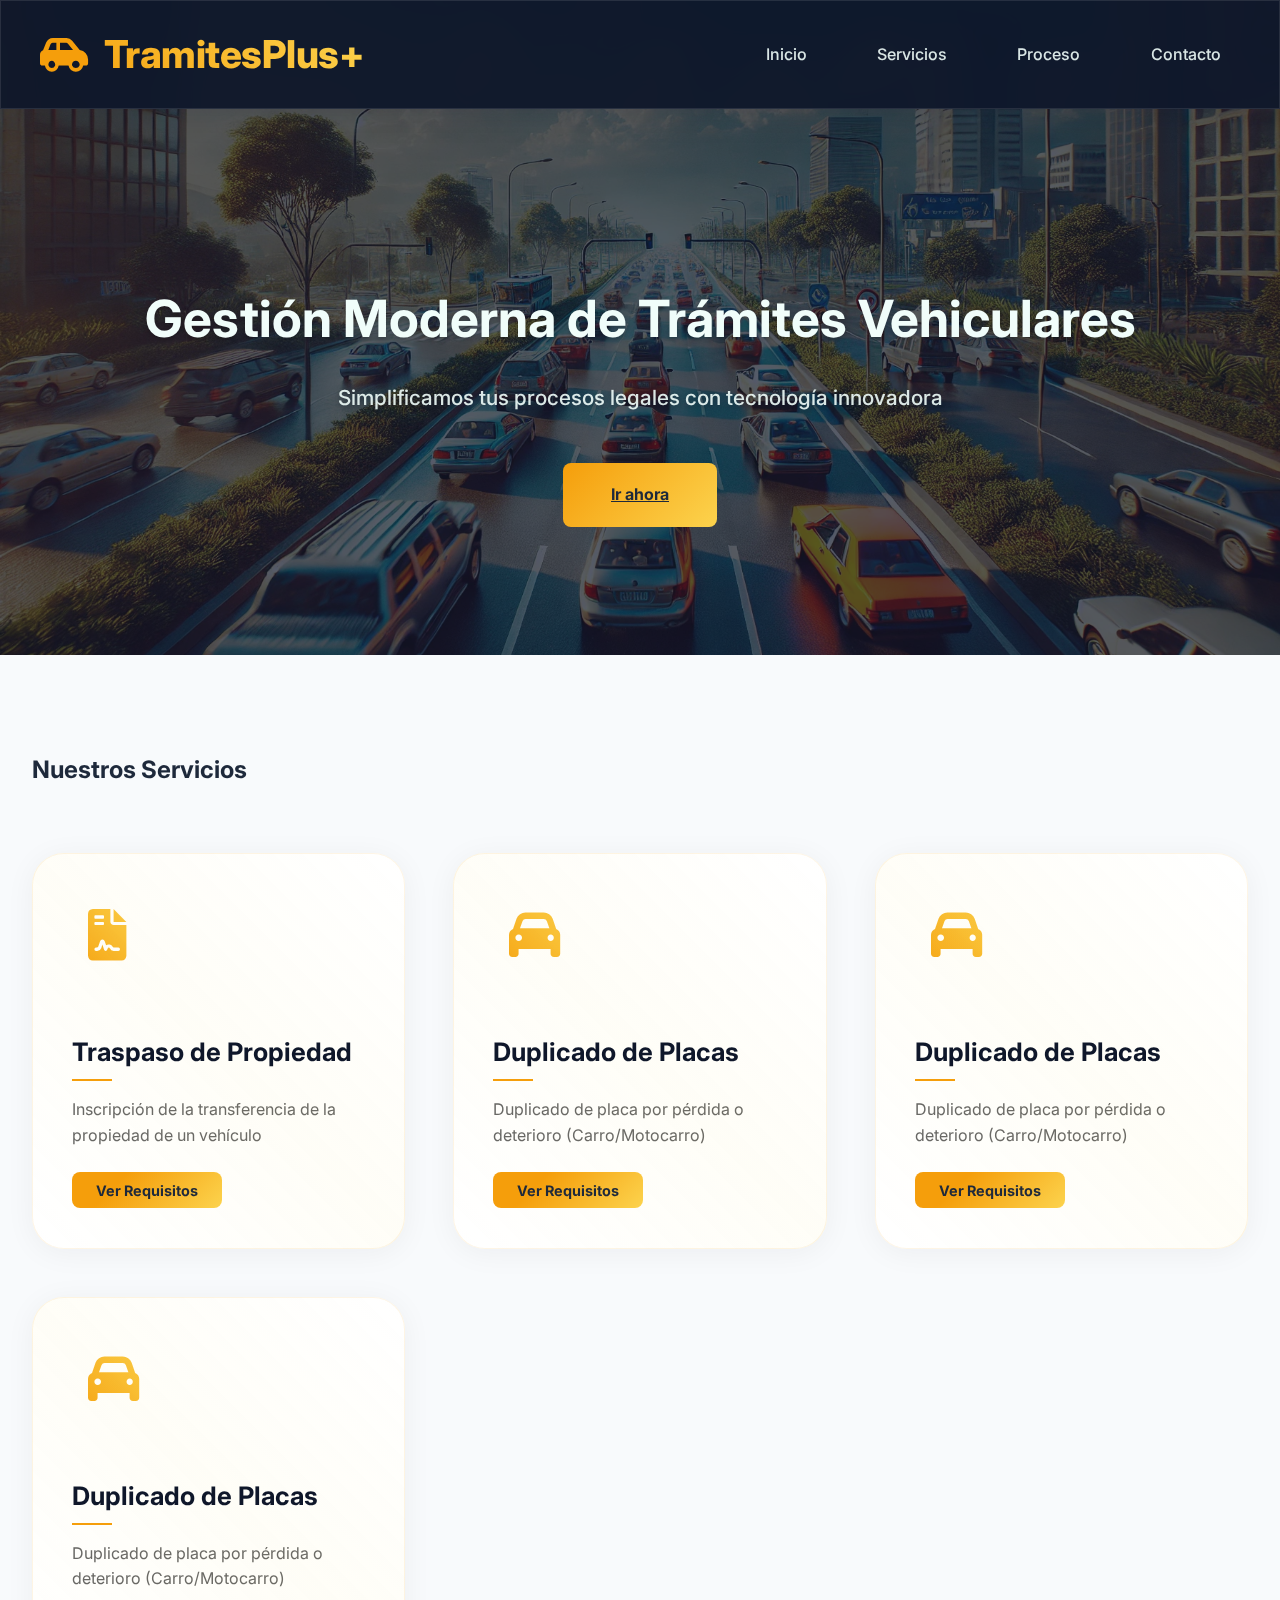
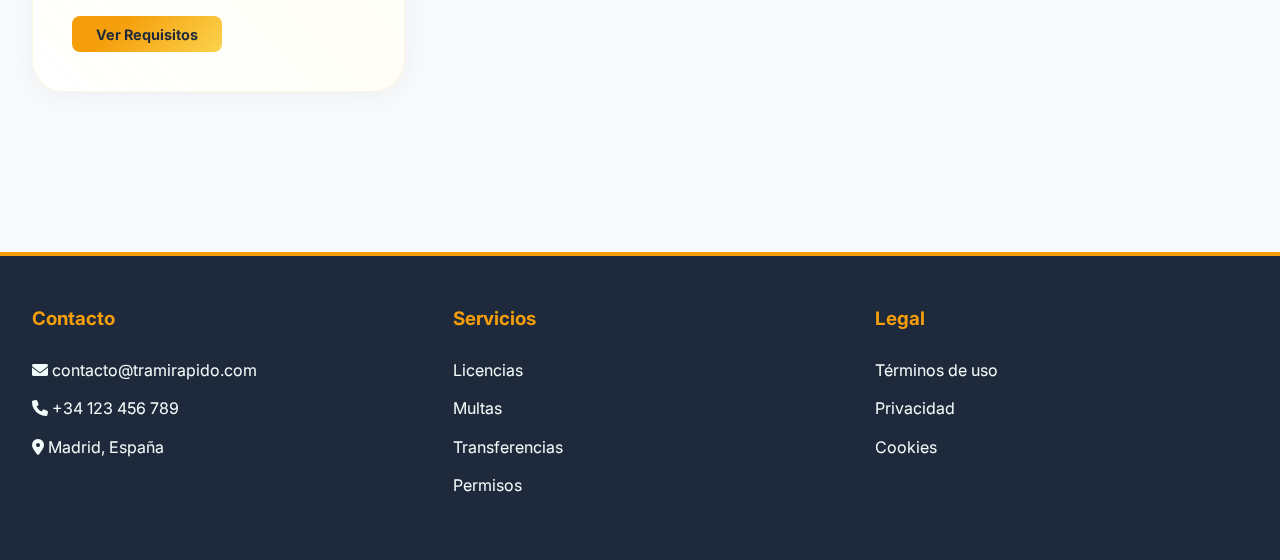
==== index.html @ 54f7fffe "Primera Version" ====
<!DOCTYPE html>
<html lang="es">
<head>
    <meta charset="UTF-8">
    <meta name="viewport" content="width=device-width, initial-scale=1.0">
    <title>TramiRápido - Gestión Moderna de Movilidad</title>
    <link href="https://fonts.googleapis.com/css2?family=Inter:wght@300;400;500;600;700&display=swap" rel="stylesheet">
    <link rel="stylesheet" href="https://cdnjs.cloudflare.com/ajax/libs/font-awesome/6.0.0/css/all.min.css">
    <link rel="stylesheet" href="styles.css">
</head>
<body>
    <!-- Header -->
    <header>
        <div class="header-content">
            <div class="logo">
                <i class="fas fa-car-side"></i>
                TramitesPlus+
            </div>
            
            <!-- Botón hamburguesa -->
            <div class="hamburger">
                <span></span>
                <span></span>
                <span></span>
            </div>
            
            <nav>
                <a href="#inicio">Inicio</a>
                <a href="#servicios">Servicios</a>
                <a href="#proceso">Proceso</a>
                <a href="#contacto">Contacto</a>
            </nav>
        </div>
    </header>

    <!-- Hero Section -->
    <section class="hero" id="inicio">
        <div class="hero-content">
            <h1>Gestión Moderna de Trámites Vehiculares</h1>
            <p>Simplificamos tus procesos legales con tecnología innovadora</p>
            <a href="#servicios" class="cta-button">Ir ahora</a>
        </div>
    </section>

    <!-- Servicios -->
    <section class="servicios" id="servicios">
        <h2>Nuestros Servicios</h2>
        <div class="grid">
            <!-- Tarjetas de servicios -->
            <div class="card">
                <i class="fas fa-file-contract card-icon"></i>
                <h3>Traspaso de Propiedad</h3>
                <p>Inscripción de la transferencia de la propiedad de un vehículo</p>
                <button class="cta-button mini ver-requisitos" data-modal="modal1">Ver Requisitos</button>
            </div>

            <!-- Duplicado de Placas -->
            <div class="card">
                <i class="fas fa-car card-icon"></i>
                <h3>Duplicado de Placas</h3>
                <p>Duplicado de placa por pérdida o deterioro (Carro/Motocarro)</p>
                <button class="cta-button mini ver-requisitos" data-modal="modal2">Ver Requisitos</button>
            </div>

            <!-- Duplicado de Placas -->
            <div class="card">
                <i class="fas fa-car card-icon"></i>
                <h3>Duplicado de Placas</h3>
                <p>Duplicado de placa por pérdida o deterioro (Carro/Motocarro)</p>
                <button class="cta-button mini ver-requisitos" data-modal="modal3">Ver Requisitos</button>
            </div>

            <!-- Duplicado de Placas -->
            <div class="card">
                <i class="fas fa-car card-icon"></i>
                <h3>Duplicado de Placas</h3>
                <p>Duplicado de placa por pérdida o deterioro (Carro/Motocarro)</p>
                <button class="cta-button mini ver-requisitos" data-modal="modal4">Ver Requisitos</button>
            </div>

            <!-- Más tarjetas... -->
        </div>
    </section>

    <!-- Modales -->
    <div class="modal" id="modal1">
        <div class="modal-content">
            <span class="close-modal"><i class="fas fa-times"></i></span>
            <h2>Requisitos para Traspaso de Propiedad</h2>
            
            <!-- Selector de ubicación -->
            <div class="form-group">
                <label for="ubicacion">Selecciona tu ubicación:</label>
                <select id="ubicacion" class="select-ubicacion">
                    <option value="">-- Selecciona --</option>
                    <option value="madrid">Madrid</option>
                    <option value="barcelona">Barcelona</option>
                    <option value="valencia">Valencia</option>
                </select>
            </div>

            <!-- Requisitos dinámicos -->
            <div class="requisitos-dinamicos">
                <div id="requisitos-madrid" class="requisitos-ubicacion" style="display: none;">
                    <h3>Requisitos para Madrid</h3>
                    <ul>
                        <li>Documento de identidad original y copia</li>
                        <li>Tarjeta de propiedad del vehículo</li>
                        <li>Certificado de tradición y libertad</li>
                        <li>Pago de impuestos y tasas</li>
                    </ul>
                </div>

                <div id="requisitos-barcelona" class="requisitos-ubicacion" style="display: none;">
                    <h3>Requisitos para Barcelona</h3>
                    <ul>
                        <li>Documento de identidad original y copia</li>
                        <li>Tarjeta de propiedad del vehículo</li>
                        <li>Certificado de tradición y libertad</li>
                        <li>Pago de impuestos y tasas</li>
                        <li>Certificado de emisiones</li>
                    </ul>
                </div>

                <div id="requisitos-valencia" class="requisitos-ubicacion" style="display: none;">
                    <h3>Requisitos para Valencia</h3>
                    <ul>
                        <li>Documento de identidad original y copia</li>
                        <li>Tarjeta de propiedad del vehículo</li>
                        <li>Certificado de tradición y libertad</li>
                        <li>Pago de impuestos y tasas</li>
                        <li>Inspección técnica adicional</li>
                    </ul>
                </div>
            </div>
        </div>
    </div>

    <div class="modal" id="modal2">
        <div class="modal-content">
            <span class="close-modal"><i class="fas fa-times"></i></span>
            <h2>Requisitos para  Duplicado de Placas</h2>
            
            <!-- Selector de ubicación -->
            <div class="form-group">
                <label for="ubicacion">Selecciona tu ubicación:</label>
                <select id="ubicacion" class="select-ubicacion">
                    <option value="">-- Selecciona --</option>
                    <option value="madrid">Madrid</option>
                    <option value="barcelona">Barcelona</option>
                    <option value="valencia">Valencia</option>
                </select>
            </div>

            <!-- Requisitos dinámicos -->
            <div class="requisitos-dinamicos">
                <div id="requisitos-madrid" class="requisitos-ubicacion" style="display: none;">
                    <h3>Requisitos para Madrid</h3>
                    <ul>
                        <li>Documento de identidad original y copia</li>
                        <li>Tarjeta de propiedad del vehículo</li>
                        <li>Certificado de tradición y libertad</li>
                        <li>Pago de impuestos y tasas</li>
                    </ul>
                </div>

                <div id="requisitos-barcelona" class="requisitos-ubicacion" style="display: none;">
                    <h3>Requisitos para Barcelona</h3>
                    <ul>
                        <li>Documento de identidad original y copia</li>
                        <li>Tarjeta de propiedad del vehículo</li>
                        <li>Certificado de tradición y libertad</li>
                        <li>Pago de impuestos y tasas</li>
                        <li>Certificado de emisiones</li>
                    </ul>
                </div>

                <div id="requisitos-valencia" class="requisitos-ubicacion" style="display: none;">
                    <h3>Requisitos para Valencia</h3>
                    <ul>
                        <li>Documento de identidad original y copia</li>
                        <li>Tarjeta de propiedad del vehículo</li>
                        <li>Certificado de tradición y libertad</li>
                        <li>Pago de impuestos y tasas</li>
                        <li>Inspección técnica adicional</li>
                    </ul>
                </div>
            </div>
        </div>
    </div>

    <!-- Footer -->
    <footer id="contacto">
        <div class="footer-content">
            <div class="footer-section">
                <h3>Contacto</h3>
                <ul>
                    <li><i class="fas fa-envelope"></i> contacto@tramirapido.com</li>
                    <li><i class="fas fa-phone"></i> +34 123 456 789</li>
                    <li><i class="fas fa-map-marker-alt"></i> Madrid, España</li>
                </ul>
            </div>
            <div class="footer-section">
                <h3>Servicios</h3>
                <ul>
                    <li><a href="#">Licencias</a></li>
                    <li><a href="#">Multas</a></li>
                    <li><a href="#">Transferencias</a></li>
                    <li><a href="#">Permisos</a></li>
                </ul>
            </div>
            <div class="footer-section">
                <h3>Legal</h3>
                <ul>
                    <li><a href="#">Términos de uso</a></li>
                    <li><a href="#">Privacidad</a></li>
                    <li><a href="#">Cookies</a></li>
                </ul>
            </div>
        </div>
    </footer>

    <script src="script.js"></script>
</body>
</html>
---- styles.css ----
:root {
        --primary-color: #0F172A;    /* Azul noche profundo */
        --secondary-color: #1E293B;  /* Gris azulado oscuro */
        --accent-color: #F59E0B;     /* Ámbar dorado moderno */
        --light-background: #F8FAFC;  /* Blanco cálido */
        --text-dark: #1E293B;        /* Gris azulado oscuro */
        --text-light: #F0FDFA;       /* Blanco helado */
        --success: #10B981;          /* Verde esmeralda */
        --error: #EF4444;            /* Rojo terracota */
    }

    * {
        margin: 0;
        padding: 0;
        box-sizing: border-box;
        font-family: 'Inter', sans-serif;
    }

    html {
        scroll-behavior: smooth;
    }

    body {
        line-height: 1.6;
        color: var(--text-dark);
        background-color: var(--light-background);
        scroll-behavior: smooth; /* Asegura desplazamiento suave en navegadores modernos */
    }

    header {
        background: rgba(15, 23, 42, 0.95);
        backdrop-filter: blur(16px) saturate(180%);
        position: fixed;
        top: 0;
        left: 0;
        right: 0;
        z-index: 10;
        color: var(--text-light);
        padding: 1.5rem 2.5rem;
        box-shadow: 
            0 4px 30px rgba(15, 23, 42, 0.15),
            0 0 0 1px rgba(255, 255, 255, 0.1) inset;
        border-bottom: none;
        transition: all 0.3s cubic-bezier(0.4, 0, 0.2, 1);
    }

    .header-content {
        max-width: 1400px;
        margin: 0 auto;
        display: flex;
        justify-content: space-between;
        align-items: center;
        position: relative;
    }

    .logo {
        font-size: 2.4rem;
        font-weight: 800;
        display: flex;
        align-items: center;
        gap: 1rem;
        background: linear-gradient(45deg, #F59E0B 0%, #FCD34D 100%);
        -webkit-background-clip: text;
        background-clip: text;
        -webkit-text-fill-color: transparent;
        position: relative;
        letter-spacing: -0.5px;
        overflow: hidden;
        transition: all 0.4s cubic-bezier(0.4, 0, 0.2, 1);
    }

    .logo i {
        color: var(--accent-color);
        background: none !important;
        -webkit-text-fill-color: initial !important;
        transition: all 0.4s cubic-bezier(0.4, 0, 0.2, 1);
        display: inline-block;
        will-change: transform;
    }

    /* Animación cuando el header tiene la clase scrolled */
    header.scrolled .logo i {
        animation: car-move 0.6s forwards cubic-bezier(0.4, 0, 0.2, 1);
    }

    header.scrolled .logo {
        gap: 0;
        letter-spacing: -2px;
    }

    @keyframes car-move {
        0% {
            transform: translateX(0);
            opacity: 1;
        }
        100% {
            transform: translateX(120%);
            opacity: 0;
        }
    }

    .logo::after {
        content: '';
        position: absolute;
        bottom: -5px;  /* Ajuste vertical para mayor proximidad */
        left: 0;
        width: 40%;
        height: 5px;  /* Aumentamos el grosor */
        background: 
            linear-gradient(
                90deg,
                transparent 15%,
                var(--accent-color) 15% 40%,
                transparent 40% 60%,
                var(--accent-color) 60% 85%,
                transparent 85%
            );  /* Patrón más marcado */
        opacity: 0.8;  /* Mayor visibilidad */
        transition: width 0.3s ease;
        background-size: 100% 100%;  /* Mejor distribución del patrón */
        animation: road-line 1.5s linear infinite paused;  /* Animación más rápida */
    }

    .logo:hover::after {
        width: 100%;  /* Cubre todo el ancho al hacer hover */
        background-size: 200% 100%;  /* Efecto de movimiento más pronunciado */
    }

    @keyframes road-line {
        0% {
            background-position: 0 0;
        }
        100% {
            background-position: -200% 0;  /* Desplaza el patrón */
        }
    }

    nav {
        display: flex;
        gap: 2rem;
        position: relative;
    }

    nav a {
        color: rgba(240, 253, 250, 0.9);
        text-decoration: none;
        font-weight: 500;
        transition: all 0.3s cubic-bezier(0.4, 0, 0.2, 1);
        padding: 0.8rem 1.2rem;
        border-radius: 0.8rem;
        position: relative;
        overflow: visible;
    }

    nav a:hover {
        color: var(--text-light);
        background: rgba(245, 158, 11, 0.1);
    }

    .hero {
        padding: 18rem 2rem 8rem 2rem;
        /*background: linear-gradient(45deg, var(--primary-color) 30%, var(--secondary-color) 100%);*/
        background-image: url(hero.webp);
        background-size: cover; /* Asegura que la imagen cubra todo el área */
        background-position: center; /* Centra la imagen */
        position: relative;
        overflow: hidden;
    }

    /* Añadir un filtro opaco */
    .hero::before {
        content: '';
        position: absolute;
        top: 0;
        left: 0;
        width: 100%;
        height: 100%;
        background-color: rgba(15, 23, 42, 0.7); /* Filtro con nuevo primary-color */
        z-index: 1; /* Asegura que el filtro esté por encima de la imagen */
    }

    .hero-content {
        position: relative; /* Asegura que el contenido esté por encima del filtro */
        z-index: 2; /* Asegura que el contenido esté por encima del filtro */
        text-align: center; /* Centra el contenido, incluyendo el botón */
    }

    .hero h1 {
        font-size: 3.2rem;
        margin-bottom: 1.8rem;
        color: var(--text-light);
        max-width: 1000px;
        margin: 0 auto 2rem;
        line-height: 1.2;
        text-shadow: 0 2px 4px rgba(0,0,0,0.2);
    }

    .hero p {
        font-size: 1.3rem;
        color: rgba(240, 253, 250, 0.9);
        margin-bottom: 3rem;
        max-width: 700px;
        margin: 0 auto 3rem;
        font-weight: 500;
        text-shadow: 0 2px 4px rgba(15, 23, 42, 0.3);
        position: relative;
        padding: 0 1rem;
    }

    .cta-button {
        background: linear-gradient(135deg, #F59E0B 0%, #FCD34D 100%);
        color: var(--text-dark);
        padding: 1.2rem 3rem;
        border-radius: 0.5rem;
        font-weight: 700;
        transition: all 0.2s cubic-bezier(0.4, 0, 0.2, 1);
        border: none;
        cursor: pointer;
        display: inline-block;
        transform: translateZ(0);
        will-change: transform;
    }

    /* Añadir estilos específicos para botones mini */
    .cta-button.mini {
        padding: 0.6rem 1.5rem;
        font-size: 0.9rem;
        background: linear-gradient(135deg, #F59E0B 30%, #FCD34D 100%);
        transition: transform 0.15s ease, box-shadow 0.2s ease;
    }

    /* Mejorar estados interactivos */
    .cta-button:hover,
    .cta-button:focus-visible,
    .cta-button.mini:hover {
        transform: scale(1.05);
        background: var(--primary-color);
        color: var(--accent-color);
        box-shadow: 0 4px 15px rgba(245, 158, 11, 0.3);
        transition: all 0.15s ease;
    }

    .cta-button:active,
    .cta-button.mini:active {
        transform: scale(0.98);
    }

    .servicios {
        padding: 6rem 2rem;
        max-width: 1400px;
        margin: 0 auto;
    }

    .grid {
        display: grid;
        grid-template-columns: repeat(auto-fit, minmax(320px, 1fr));
        gap: 3rem;
        margin-top: 4rem;
    }

    .card {
        background: rgba(255, 255, 255, 0.95); /* Fondo blanco con ligera transparencia */
        border-radius: 2rem;  /* Bordes más redondeados */
        padding: 2.5rem;
        box-shadow: 
            0 4px 30px rgba(15, 23, 42, 0.05),
            0 0 0 1px rgba(245, 158, 11, 0.1) inset;  /* Borde interno con acento */
        transition: all 0.4s cubic-bezier(0.23, 1, 0.32, 1);
        position: relative;
        overflow: hidden;
        transform-style: preserve-3d;
    }

    .card::before {
        content: '';
        position: absolute;
        top: -50%;
        left: -50%;
        width: 200%;
        height: 200%;
        background: linear-gradient(
            45deg,
            transparent 25%,
            rgba(246, 224, 94, 0.05) 50%,
            transparent 75%
        );
        transform: translateZ(-1px);
        animation: shine 8s infinite linear;
    }

    .card:hover {
        transform: 
            translateY(-8px) 
            rotateX(2deg) rotateY(2deg);  /* Efecto 3D al hover */
        box-shadow: 
            0 15px 50px rgba(0,0,0,0.15),
            0 0 0 1px var(--accent-color) inset;
    }

    @keyframes shine {
        0% { transform: translate(-50%, -50%) rotate(45deg); }
        100% { transform: translate(50%, 50%) rotate(45deg); }
    }

    .card-icon {
        font-size: 3.2rem;  /* Tamaño aumentado */
        color: var(--secondary-color);
        margin-bottom: 2rem;
        transition: all 0.4s ease;
        background: linear-gradient(45deg, #F59E0B, #FCD34D);
        -webkit-background-clip: text;
        background-clip: text;
        -webkit-text-fill-color: transparent;
        padding: 1rem;
        border-radius: 50%;
        background-color: rgba(246, 224, 94, 0.1);
    }

    .card h3 {
        margin: 1.5rem 0 1rem;
        font-size: 1.6rem;  /* Tamaño aumentado */
        color: var(--primary-color);
        position: relative;
        display: inline-block;
        padding-bottom: 0.5rem;
    }

    .card h3::after {
        content: '';
        position: absolute;
        bottom: 0;
        left: 0;
        width: 40px;
        height: 2px;
        background: var(--accent-color);
        transition: width 0.3s ease;
    }

    .card:hover h3::after {
        width: 80px;
    }

    .card p {
        font-size: 1rem;
        color: #666;
        line-height: 1.6;
        margin-bottom: 1.5rem;
    }

    .process-steps {
        display: flex;
        justify-content: center;
        gap: 3rem;
        padding: 4rem 2rem;
        background: var(--secondary-color);
    }

    .step {
        text-align: center;
        max-width: 250px;
        color: var(--text-light);
    }

    .step-number {
        width: 50px;
        height: 50px;
        background: var(--accent-color);
        color: var(--primary-color);
        border-radius: 50%;
        display: flex;
        align-items: center;
        justify-content: center;
        margin: 0 auto 1.5rem;
        font-weight: 600;
    }

    footer {
        background: var(--secondary-color);
        color: var(--text-light);
        padding: 3rem 2rem;
        margin-top: 4rem;
        border-top: 4px solid var(--accent-color);
    }

    .footer-content {
        max-width: 1400px;
        margin: 0 auto;
        display: grid;
        grid-template-columns: repeat(auto-fit, minmax(250px, 1fr));
        gap: 3rem;
    }

    .footer-section h3 {
        margin-bottom: 1.5rem;
        color: var(--accent-color);
    }

    .footer-section ul {
        list-style: none;
    }

    .footer-section li {
        margin-bottom: 0.8rem;
    }

    .footer-section a {
        color: var(--text-light);
        text-decoration: none;
        transition: color 0.3s ease;
    }

    .footer-section a:hover {
        color: var(--accent-color);
    }

    @media (max-width: 1200px) {
        .hero h1 {
            font-size: 2.8rem;
        }

        .grid {
            gap: 2rem;
        }

        .process-steps {
            gap: 2rem;
        }
    }

    @media (max-width: 768px) {
        .header-content {
            flex-direction: row;
            gap: 1rem;
            padding: 1rem;
        }

        nav {
            position: fixed;
            top: 70px;
            right: -100%;
            width: 280px;
            height: calc(100vh - 70px);
            background: rgba(15, 23, 42, 0.98);
            flex-direction: column;
            padding: 2rem;
            transition: all 0.4s cubic-bezier(0.4, 0, 0.2, 1);
            backdrop-filter: blur(12px);
            border-left: 1px solid rgba(245, 158, 11, 0.2);
        }

        nav.active {
            right: 0;
        }

        nav a {
            padding: 1rem;
            border-radius: 0.5rem;
            font-size: 1.1rem;
            border-bottom: 1px solid rgba(245, 158, 11, 0.1);
        }

        nav a:hover {
            background: rgba(245, 158, 11, 0.15);
        }

        .hamburger {
            display: flex;
            flex-direction: column;
            gap: 5px;
            cursor: pointer;
            padding: 0.5rem;
            z-index: 1000;
        }

        .hamburger span {
            width: 30px;
            height: 3px;
            background: var(--accent-color);
            transition: all 0.3s ease;
        }

        .hamburger.active span:nth-child(1) {
            transform: rotate(45deg) translate(5px, 5px);
        }

        .hamburger.active span:nth-child(2) {
            opacity: 0;
        }

        .hamburger.active span:nth-child(3) {
            transform: rotate(-45deg) translate(7px, -6px);
        }

        .hero {
            padding: 6rem 1.5rem;
        }

        .hero h1 {
            font-size: 2.2rem;
        }

        .hero p {
            font-size: 1.1rem;
        }

        .card {
            padding: 2rem;
            border-radius: 1.5rem;  /* Redondeo ajustado para móviles */
        }

        .card-icon {
            font-size: 2.8rem;
        }

        .process-steps {
            flex-direction: column;
            align-items: center;
            gap: 3rem;
        }
    }

    /* Estilos para el modal */
    .modal {
        display: flex;
        position: fixed;
        opacity: 0;
        visibility: hidden;
        transition: all 0.3s cubic-bezier(0.4, 0, 0.2, 1);
        top: 0;
        left: 0;
        width: 100%;
        height: 100%;
        background: rgba(15, 23, 42, 0.6);
        align-items: center;
        justify-content: center;
        z-index: 1000;
    }

    .modal.active {
        opacity: 1;
        visibility: visible;
    }

    .modal-content {
        transform: scale(0.95) translateY(20px);
        transition: all 0.3s cubic-bezier(0.4, 0, 0.2, 1);
    }

    .modal.active .modal-content {
        transform: scale(1) translateY(0);
    }

    .modal-content {
        background: var(--text-light);
        padding: 3rem;
        border-radius: 1rem;
        width: 90%;
        max-width: 500px;
        box-shadow: 0 10px 40px rgba(0, 0, 0, 0.2);
    }

    .modal-content h2 {
        color: var(--primary-color);
        margin-bottom: 1.5rem;
        font-size: 1.8rem;
    }

    .form-group {
        margin-bottom: 1.5rem;
    }

    .form-group label {
        display: block;
        margin-bottom: 0.5rem;
        font-weight: 500;
        color: var(--primary-color);
    }

    .select-ubicacion {
        width: 100%;
        padding: 0.8rem;
        border: 2px solid rgba(197, 168, 128, 0.2);
        border-radius: 0.5rem;
        font-size: 1rem;
        background: var(--light-background);
        transition: all 0.3s ease;
    }

    .select-ubicacion:focus {
        border-color: var(--accent-color);
        box-shadow: 0 0 0 3px rgba(197, 168, 128, 0.1);
    }

    .requisitos-dinamicos {
        margin-top: 1.5rem;
    }

    .requisitos-ubicacion {
        display: none;
    }

    .requisitos-ubicacion h3 {
        color: var(--secondary-color);
        margin-bottom: 1rem;
        font-size: 1.4rem;
    }

    .requisitos-ubicacion ul {
        list-style: disc;
        padding-left: 1.5rem;
        color: var(--text-dark);
    }

    .requisitos-ubicacion li {
        margin-bottom: 0.8rem;
        font-size: 1rem;
    }

    .close-modal {
        position: absolute;
        top: 1rem;
        right: 1.5rem;
        font-size: 2rem;  /* Tamaño aumentado */
        color: var(--accent-color);  /* Color más contrastante */
        cursor: pointer;
        transition: all 0.3s cubic-bezier(0.4, 0, 0.2, 1);
        display: flex;
        align-items: center;
        justify-content: center;
        width: 50px;  /* Tamaño aumentado */
        height: 50px;
        border-radius: 50%;
        background: rgba(245, 158, 11, 0.15);  /* Fondo más visible */
        border: 2px solid rgba(245, 158, 11, 0.3);  /* Borde destacado */
        backdrop-filter: blur(4px);  /* Efecto de vidrio */
    }

    .close-modal:hover {
        color: var(--text-light);
        background: rgba(245, 158, 11, 0.3);
        transform: rotate(90deg);  /* Animación de giro */
        box-shadow: 0 2px 8px rgba(15, 23, 42, 0.2);  /* Sombra para profundidad */
    }

    .hero-content a.cta-button {
        transition: transform 0.3s ease, box-shadow 0.3s ease;
    }

    .hero-content a.cta-button:hover {
        transform: translateY(-2px);
        box-shadow: 0 5px 15px rgba(245, 158, 11, 0.3);
    }
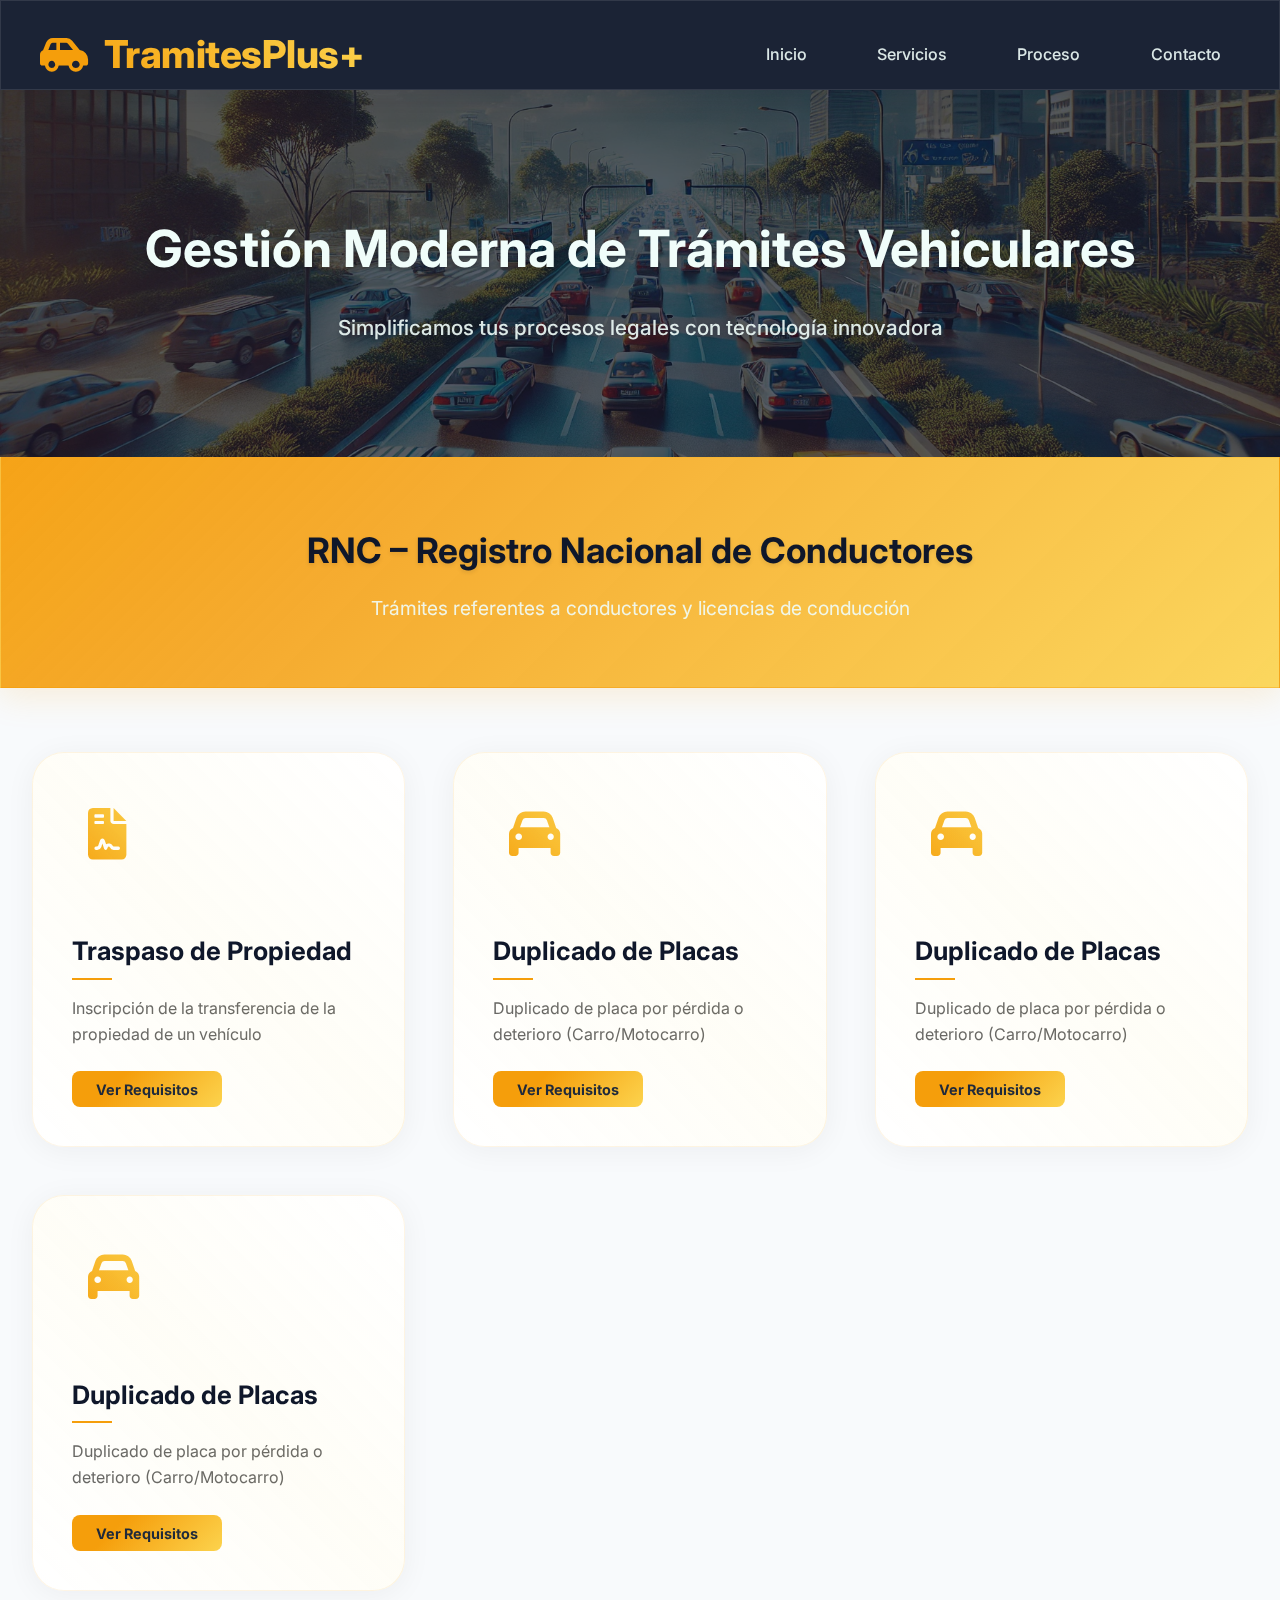
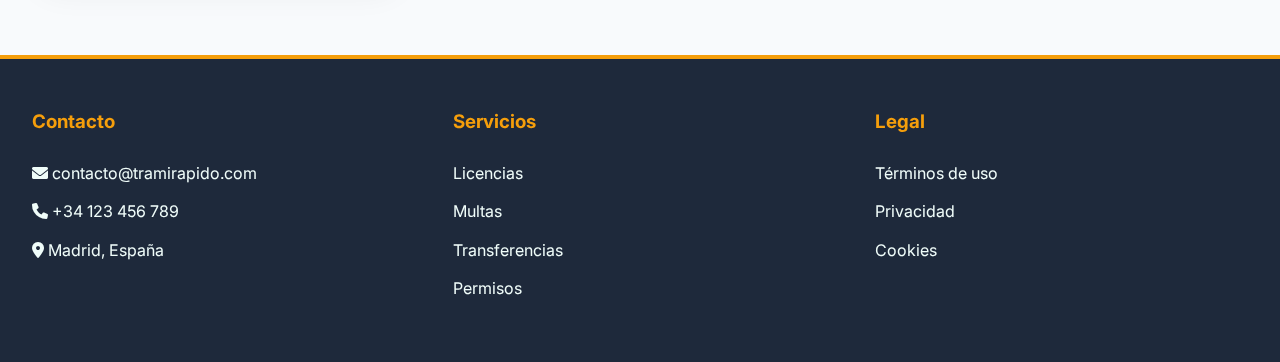
==== commit 83ebe937: "v 0.1" ====
--- a/index.html
+++ b/index.html
@@ -38,13 +38,20 @@
         <div class="hero-content">
             <h1>Gestión Moderna de Trámites Vehiculares</h1>
             <p>Simplificamos tus procesos legales con tecnología innovadora</p>
-            <a href="#servicios" class="cta-button">Ir ahora</a>
+            <a href="#servicios" class="cta-button" style="display: none;"></a>
         </div>
     </section>
 
+    <!-- Banner RNC --> 
+    <section class="banner-conductores">
+        <div class="banner-content">
+            <h2>RNC – Registro Nacional de Conductores</h2>
+            <p>Trámites referentes a conductores y licencias de conducción</p>
+        </div>
+    </section>
+    
     <!-- Servicios -->
     <section class="servicios" id="servicios">
-        <h2>Nuestros Servicios</h2>
         <div class="grid">
             <!-- Tarjetas de servicios -->
             <div class="card">
--- a/styles.css
+++ b/styles.css
@@ -7,6 +7,7 @@
         --text-light: #F0FDFA;       /* Blanco helado */
         --success: #10B981;          /* Verde esmeralda */
         --error: #EF4444;            /* Rojo terracota */
+        --header-height: 90px; /* Nueva variable CSS */
     }
 
     * {
@@ -37,6 +38,7 @@
         z-index: 10;
         color: var(--text-light);
         padding: 1.5rem 2.5rem;
+        height: var(--header-height); /* Nueva propiedad añadida */
         box-shadow: 
             0 4px 30px rgba(15, 23, 42, 0.15),
             0 0 0 1px rgba(255, 255, 255, 0.1) inset;
@@ -157,14 +159,20 @@
         background: rgba(245, 158, 11, 0.1);
     }
 
+    /* Mejorar accesibilidad */
+    nav a:focus {
+        outline: 2px solid var(--accent-color);
+        outline-offset: 3px;
+    }
+
     .hero {
-        padding: 18rem 2rem 8rem 2rem;
-        /*background: linear-gradient(45deg, var(--primary-color) 30%, var(--secondary-color) 100%);*/
+        padding: 8rem 2rem 4rem 2rem;
         background-image: url(hero.webp);
-        background-size: cover; /* Asegura que la imagen cubra todo el área */
-        background-position: center; /* Centra la imagen */
+        background-size: cover;
+        background-position: center;
         position: relative;
         overflow: hidden;
+        margin-top: var(--header-height); /* Nueva propiedad añadida */
     }
 
     /* Añadir un filtro opaco */
@@ -246,7 +254,7 @@
     }
 
     .servicios {
-        padding: 6rem 2rem;
+        padding: 0rem 2rem;
         max-width: 1400px;
         margin: 0 auto;
     }
@@ -428,28 +436,57 @@
     }
 
     @media (max-width: 768px) {
+        :root {
+            --header-height: 90px; /* Aumentamos la altura para mejor acomodo */
+        }
+        
+        header {
+            padding: 1rem 1.5rem; /* Reducimos padding lateral en móviles */
+        }
+
         .header-content {
-            flex-direction: row;
-            gap: 1rem;
-            padding: 1rem;
+            flex-direction: row; /* Mantenemos en fila para logo y hamburguesa */
+            align-items: center;
+            gap: 0;
+            height: 100%; /* Ocupa toda la altura del header */
+            padding: 0 1.5rem; /* Ajuste de padding interno */
+        }
+
+        .logo {
+            flex: 1; /* Ocupa espacio disponible */
+            font-size: 1.9rem;
+        }
+
+        .hamburger {
+            margin-top: 0; /* Eliminamos margen superior */
+            padding: 0.5rem 0.7rem; /* Ajuste de padding para mejor tacto */
+            height: auto; /* Altura automática para mejor alineación */
         }
 
         nav {
             position: fixed;
-            top: 70px;
+            top: 0;
             right: -100%;
-            width: 280px;
-            height: calc(100vh - 70px);
+            width: 100%;
+            height: 100vh;
             background: rgba(15, 23, 42, 0.98);
             flex-direction: column;
             padding: 2rem;
             transition: all 0.4s cubic-bezier(0.4, 0, 0.2, 1);
             backdrop-filter: blur(12px);
-            border-left: 1px solid rgba(245, 158, 11, 0.2);
+            border-top: 1px solid rgba(245, 158, 11, 0.2);
+            z-index: 999;
+            transform: translateX(100%);
+            opacity: 0;
         }
 
         nav.active {
+            transform: translateX(0);
             right: 0;
+            opacity: 1;
+            transition: 
+                transform 0.4s cubic-bezier(0.23, 1, 0.32, 1),
+                opacity 0.3s ease-out;
         }
 
         nav a {
@@ -459,6 +496,11 @@
             border-bottom: 1px solid rgba(245, 158, 11, 0.1);
         }
 
+        nav a:first-child {
+        
+            margin-top: 3rem;
+        
+        }
         nav a:hover {
             background: rgba(245, 158, 11, 0.15);
         }
@@ -492,7 +534,7 @@
         }
 
         .hero {
-            padding: 6rem 1.5rem;
+            padding: 6rem 1.5rem; /* Ajuste automático basado en header-height */
         }
 
         .hero h1 {
@@ -649,4 +691,100 @@
     .hero-content a.cta-button:hover {
         transform: translateY(-2px);
         box-shadow: 0 5px 15px rgba(245, 158, 11, 0.3);
+    }
+
+    .error-message {
+        background: var(--error);
+        color: white;
+        padding: 1rem;
+        border-radius: 0.5rem;
+        margin-bottom: 1.5rem;
+        animation: slideIn 0.3s ease-out;
+    }
+
+    @keyframes slideIn {
+        from { transform: translateY(-20px); opacity: 0; }
+        to { transform: translateY(0); opacity: 1; }
+    }
+
+    /* Mejorar accesibilidad en focus */
+    button:focus, select:focus {
+        outline: 3px solid var(--accent-color);
+        outline-offset: 2px;
+    }
+
+    /* Optimizar móvil */
+    @media (max-width: 480px) {
+        .modal-content {
+            padding: 2rem 1rem;
+            width: 95%;
+        }
+        
+        .close-modal {
+            top: 0.5rem;
+            right: 0.5rem;
+            width: 40px;
+            height: 40px;
+        }
+    }
+
+    /* Estilos para el banner de conductores */
+    .banner-conductores {
+        background: linear-gradient(
+            135deg,
+            rgba(245, 158, 11, 0.95) 0%,  /* Usamos el accent-color con transparencia */
+            rgba(245, 158, 11, 0.85) 30%,  /* Variante más clara */
+            rgba(252, 211, 77, 0.9) 100%   /* Tono más claro del gradiente original */
+        );
+        padding: 4rem 2rem;
+        margin: 0;
+        position: relative;
+        overflow: hidden;
+        border: 1px solid rgba(245, 158, 11, 0.3);  /* Borde con accent-color */
+        box-shadow: 0 8px 32px rgba(245, 158, 11, 0.15);  /* Sombra con tono ámbar */
+    }
+
+    .banner-content {
+        max-width: 1200px;
+        margin: 0 auto;
+        text-align: center;
+        position: relative;
+        z-index: 1;
+    }
+
+    .banner-conductores h2 {
+        color: var(--primary-color);  /* Cambiamos a color oscuro para mejor contraste */
+        font-size: 2.2rem;
+        margin-bottom: 1rem;
+        text-shadow: 0 2px 4px rgba(15, 23, 42, 0.1);  /* Sombra más suave */
+    }
+
+    .banner-conductores p {
+        color: var(--text-light);
+        font-size: 1.2rem;
+        opacity: 0.9;
+        max-width: 600px;
+        margin: 0 auto;
+        line-height: 1.5;
+    }
+
+    @media (max-width: 768px) {
+        .banner-conductores {
+            padding: 3rem 1.5rem;
+            margin: 3rem 0;
+        }
+        
+        .banner-conductores h2 {
+            font-size: 1.8rem;
+        }
+        
+        .banner-conductores p {
+            font-size: 1rem;
+        }
+    }
+
+    @media (max-width: 480px) {
+        .banner-conductores h2 {
+            font-size: 1.5rem;
+        }
     }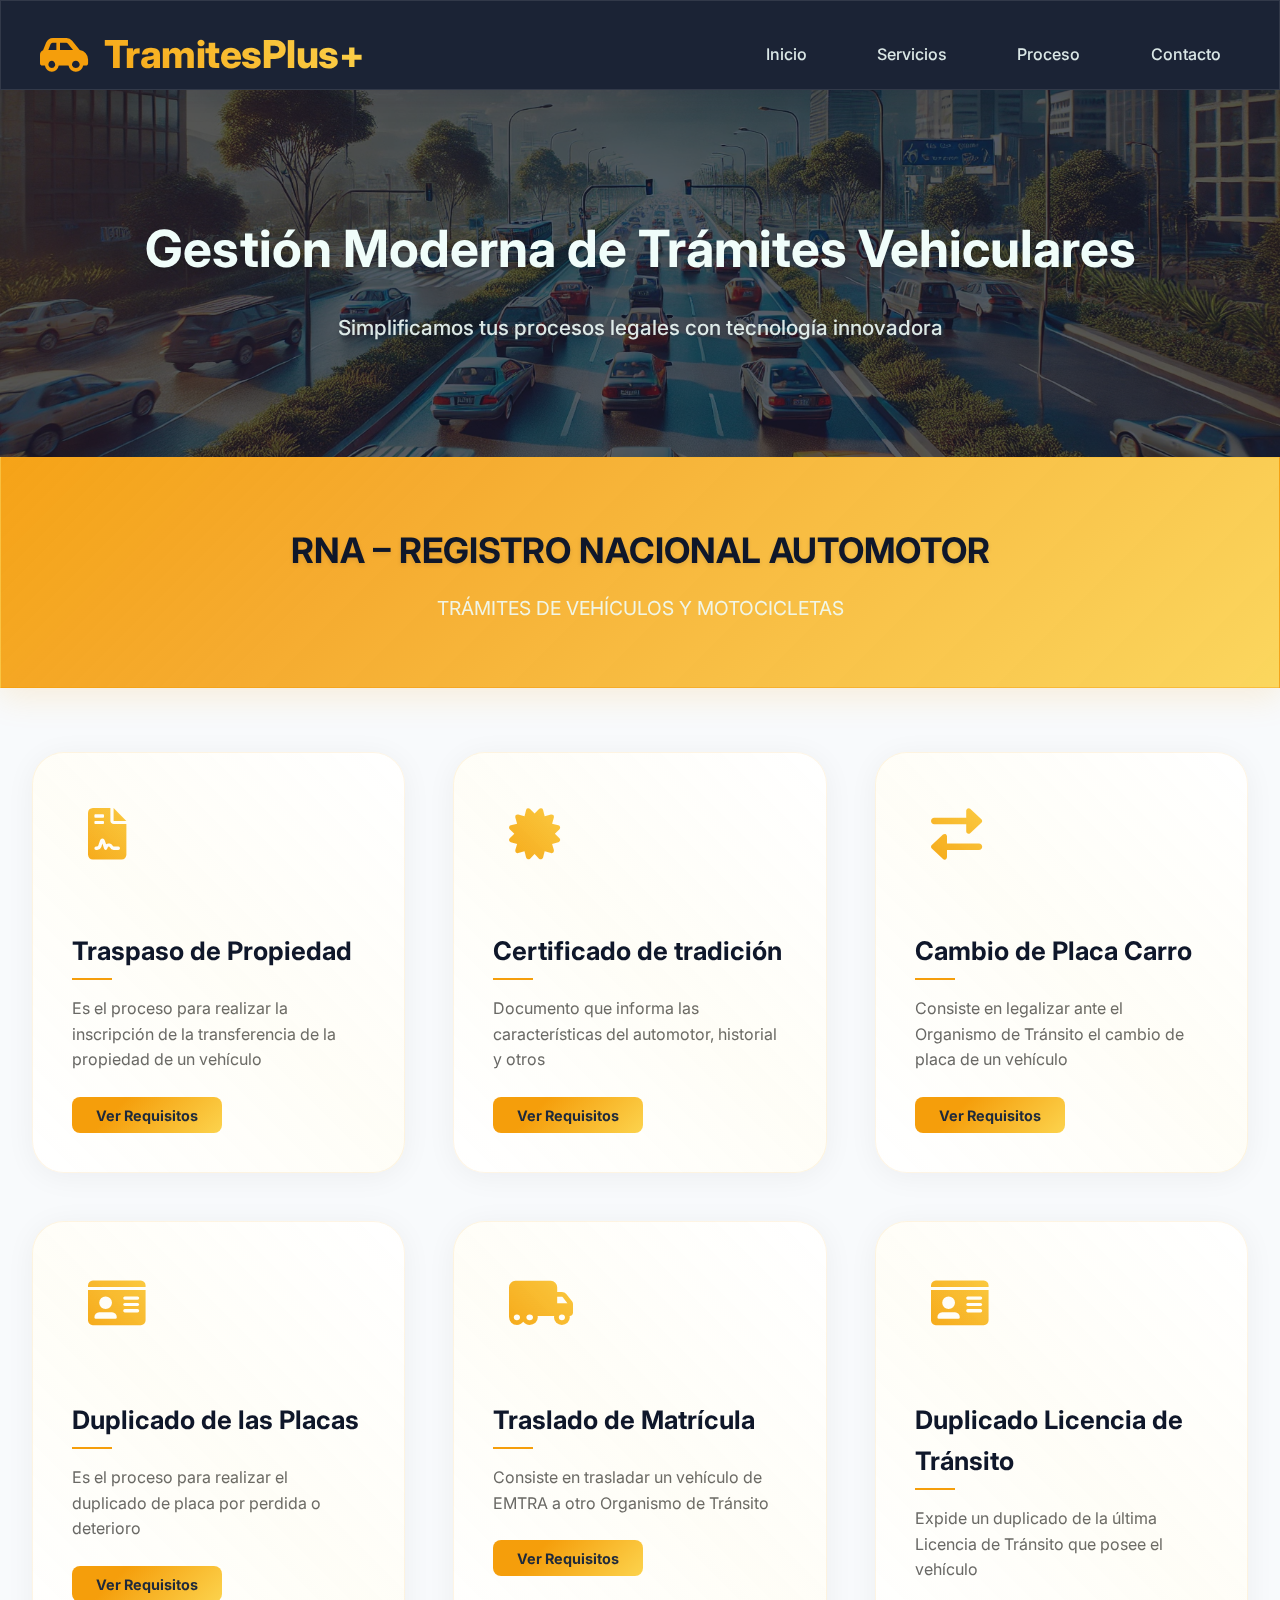
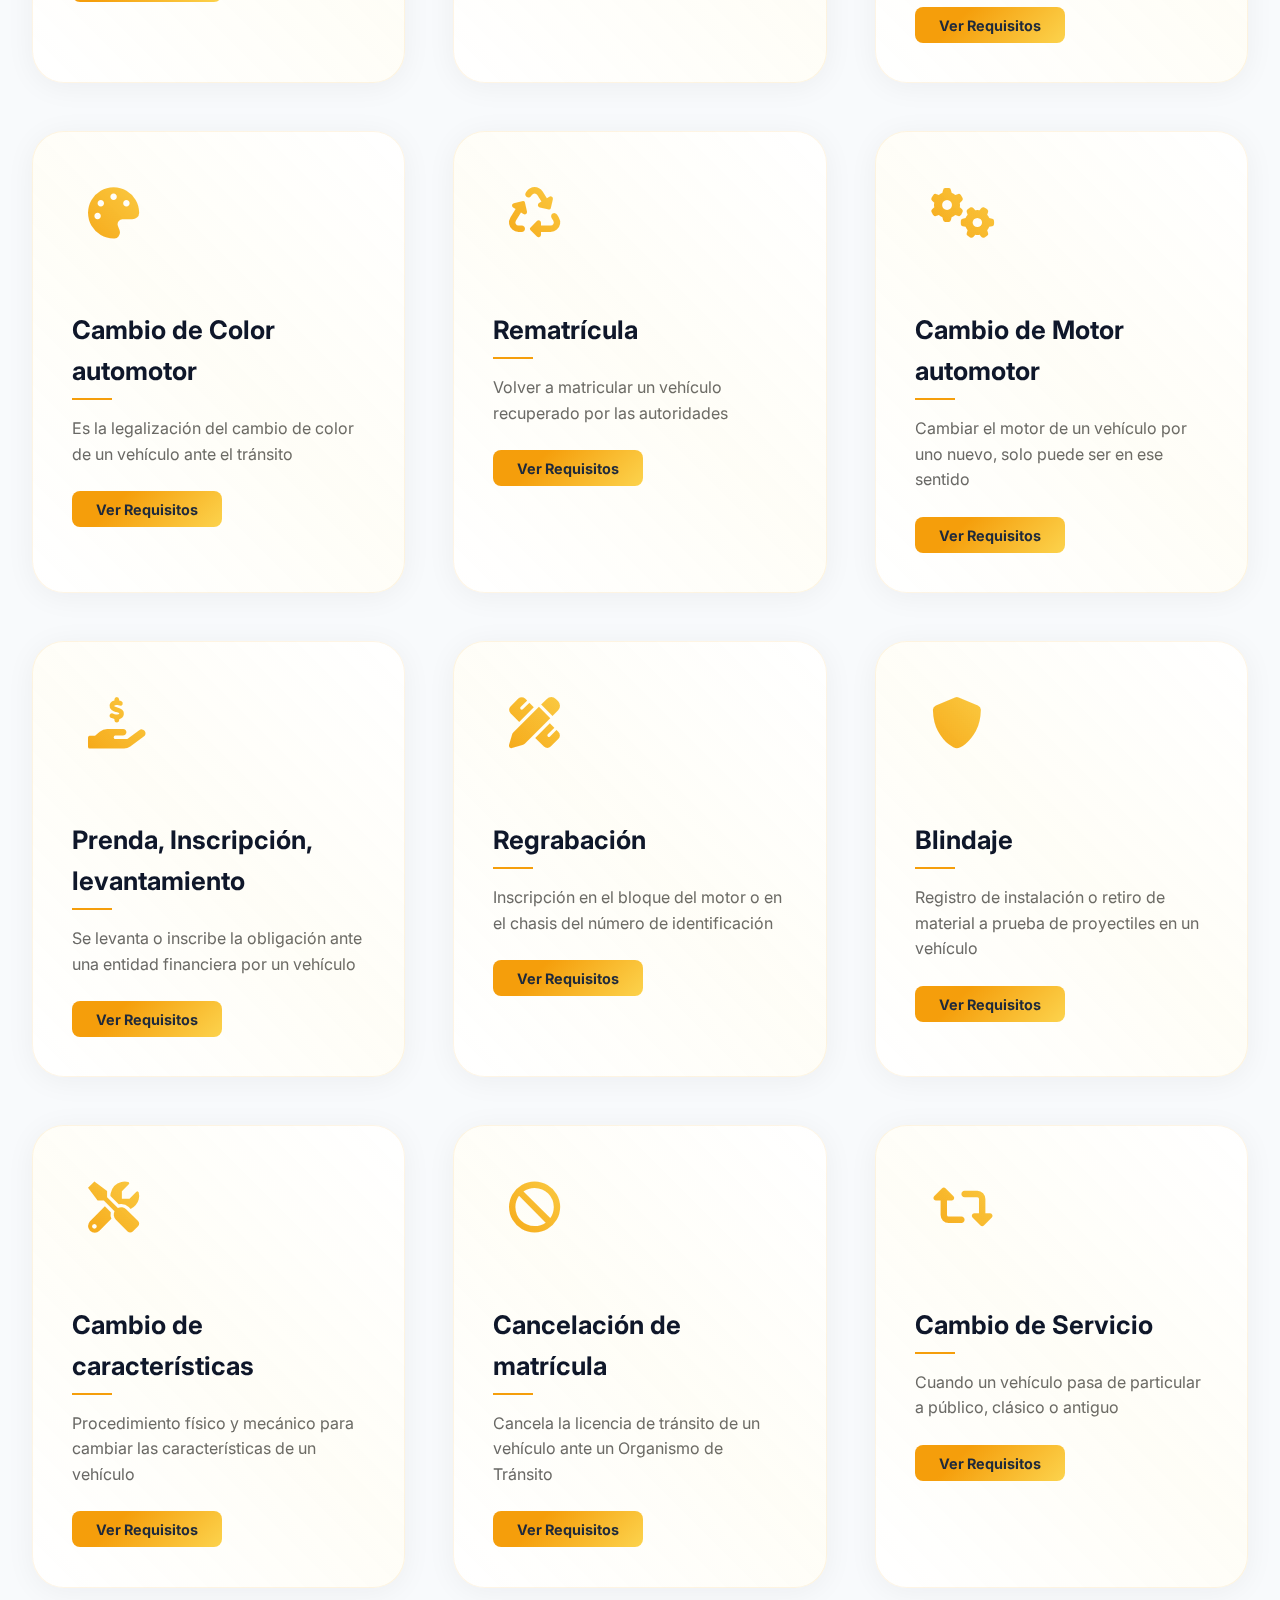
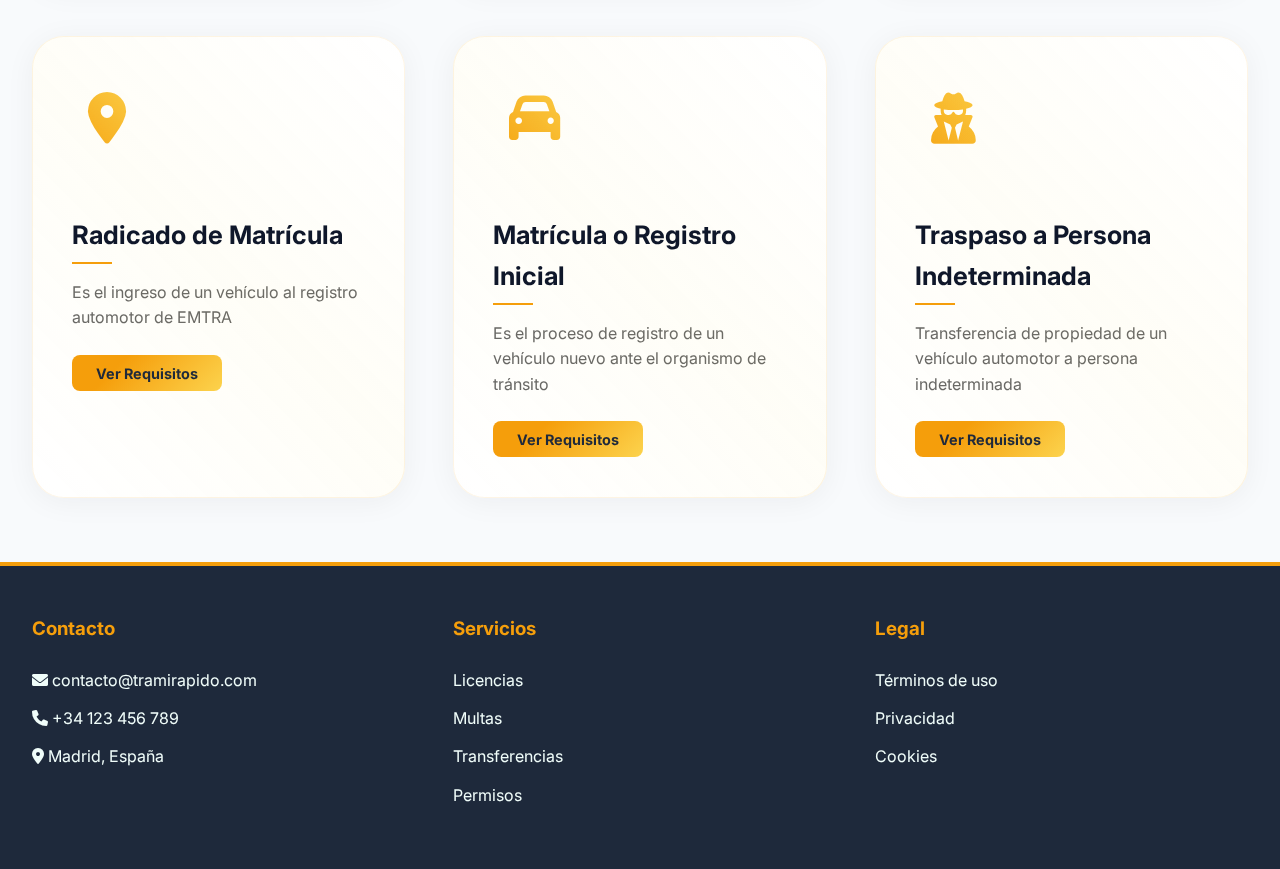
==== commit a62901d9: "v 0.1" ====
--- a/index.html
+++ b/index.html
@@ -45,8 +45,8 @@
     <!-- Banner RNC --> 
     <section class="banner-conductores">
         <div class="banner-content">
-            <h2>RNC – Registro Nacional de Conductores</h2>
-            <p>Trámites referentes a conductores y licencias de conducción</p>
+            <h2>RNA – REGISTRO NACIONAL AUTOMOTOR</h2>
+            <p>TRÁMITES DE VEHÍCULOS Y MOTOCICLETAS</p>
         </div>
     </section>
     
@@ -57,35 +57,128 @@
             <div class="card">
                 <i class="fas fa-file-contract card-icon"></i>
                 <h3>Traspaso de Propiedad</h3>
-                <p>Inscripción de la transferencia de la propiedad de un vehículo</p>
+                <p>Es el proceso para realizar la inscripción de la transferencia de la propiedad de un vehículo</p>
                 <button class="cta-button mini ver-requisitos" data-modal="modal1">Ver Requisitos</button>
             </div>
 
-            <!-- Duplicado de Placas -->
+            <div class="card">
+                <i class="fas fa-certificate card-icon"></i>
+                <h3>Certificado de tradición</h3>
+                <p>Documento que informa las características del automotor, historial y otros</p>
+                <button class="cta-button mini ver-requisitos" data-modal="modal2">Ver Requisitos</button>
+            </div>
+
+            <div class="card">
+                <i class="fas fa-exchange-alt card-icon"></i>
+                <h3>Cambio de Placa Carro</h3>
+                <p>Consiste en legalizar ante el Organismo de Tránsito el cambio de placa de un vehículo</p>
+                <button class="cta-button mini ver-requisitos" data-modal="modal3">Ver Requisitos</button>
+            </div>
+
+            <div class="card">
+                <i class="fas fa-id-card card-icon"></i>
+                <h3>Duplicado de las Placas</h3>
+                <p>Es el proceso para realizar el duplicado de placa por perdida o deterioro</p>
+                <button class="cta-button mini ver-requisitos" data-modal="modal4">Ver Requisitos</button>
+            </div>
+
+            <div class="card">
+                <i class="fas fa-truck-moving card-icon"></i>
+                <h3>Traslado de Matrícula</h3>
+                <p>Consiste en trasladar un vehículo de EMTRA a otro Organismo de Tránsito</p>
+                <button class="cta-button mini ver-requisitos" data-modal="modal5">Ver Requisitos</button>
+            </div>
+
+            <div class="card">
+                <i class="fas fa-id-card card-icon"></i>
+                <h3>Duplicado Licencia de Tránsito</h3>
+                <p>Expide un duplicado de la última Licencia de Tránsito que posee el vehículo</p>
+                <button class="cta-button mini ver-requisitos" data-modal="modal6">Ver Requisitos</button>
+            </div>
+
+            <div class="card">
+                <i class="fas fa-palette card-icon"></i>
+                <h3>Cambio de Color automotor</h3>
+                <p>Es la legalización del cambio de color de un vehículo ante el tránsito</p>
+                <button class="cta-button mini ver-requisitos" data-modal="modal7">Ver Requisitos</button>
+            </div>
+
+            <div class="card">
+                <i class="fas fa-recycle card-icon"></i>
+                <h3>Rematrícula</h3>
+                <p>Volver a matricular un vehículo recuperado por las autoridades</p>
+                <button class="cta-button mini ver-requisitos" data-modal="modal8">Ver Requisitos</button>
+            </div>
+
+            <div class="card">
+                <i class="fas fa-cogs card-icon"></i>
+                <h3>Cambio de Motor automotor</h3>
+                <p>Cambiar el motor de un vehículo por uno nuevo, solo puede ser en ese sentido</p>
+                <button class="cta-button mini ver-requisitos" data-modal="modal9">Ver Requisitos</button>
+            </div>
+
+            <div class="card">
+                <i class="fas fa-hand-holding-usd card-icon"></i>
+                <h3>Prenda, Inscripción, levantamiento</h3>
+                <p>Se levanta o inscribe la obligación ante una entidad financiera por un vehículo</p>
+                <button class="cta-button mini ver-requisitos" data-modal="modal10">Ver Requisitos</button>
+            </div>
+
+            <div class="card">
+                <i class="fas fa-pen-ruler card-icon"></i>
+                <h3>Regrabación</h3>
+                <p>Inscripción en el bloque del motor o en el chasis del número de identificación</p>
+                <button class="cta-button mini ver-requisitos" data-modal="modal11">Ver Requisitos</button>
+            </div>
+
+            <div class="card">
+                <i class="fas fa-shield-alt card-icon"></i>
+                <h3>Blindaje</h3>
+                <p>Registro de instalación o retiro de material a prueba de proyectiles en un vehículo</p>
+                <button class="cta-button mini ver-requisitos" data-modal="modal12">Ver Requisitos</button>
+            </div>
+
+            <div class="card">
+                <i class="fas fa-tools card-icon"></i>
+                <h3>Cambio de características</h3>
+                <p>Procedimiento físico y mecánico para cambiar las características de un vehículo</p>
+                <button class="cta-button mini ver-requisitos" data-modal="modal13">Ver Requisitos</button>
+            </div>
+
+            <div class="card">
+                <i class="fas fa-ban card-icon"></i>
+                <h3>Cancelación de matrícula</h3>
+                <p>Cancela la licencia de tránsito de un vehículo ante un Organismo de Tránsito</p>
+                <button class="cta-button mini ver-requisitos" data-modal="modal14">Ver Requisitos</button>
+            </div>
+
+            <div class="card">
+                <i class="fas fa-retweet card-icon"></i>
+                <h3>Cambio de Servicio</h3>
+                <p>Cuando un vehículo pasa de particular a público, clásico o antiguo</p>
+                <button class="cta-button mini ver-requisitos" data-modal="modal15">Ver Requisitos</button>
+            </div>
+
+            <div class="card">
+                <i class="fas fa-map-marker-alt card-icon"></i>
+                <h3>Radicado de Matrícula</h3>
+                <p>Es el ingreso de un vehículo al registro automotor de EMTRA</p>
+                <button class="cta-button mini ver-requisitos" data-modal="modal16">Ver Requisitos</button>
+            </div>
+
             <div class="card">
                 <i class="fas fa-car card-icon"></i>
-                <h3>Duplicado de Placas</h3>
-                <p>Duplicado de placa por pérdida o deterioro (Carro/Motocarro)</p>
-                <button class="cta-button mini ver-requisitos" data-modal="modal2">Ver Requisitos</button>
-            </div>
-
-            <!-- Duplicado de Placas -->
-            <div class="card">
-                <i class="fas fa-car card-icon"></i>
-                <h3>Duplicado de Placas</h3>
-                <p>Duplicado de placa por pérdida o deterioro (Carro/Motocarro)</p>
-                <button class="cta-button mini ver-requisitos" data-modal="modal3">Ver Requisitos</button>
-            </div>
-
-            <!-- Duplicado de Placas -->
-            <div class="card">
-                <i class="fas fa-car card-icon"></i>
-                <h3>Duplicado de Placas</h3>
-                <p>Duplicado de placa por pérdida o deterioro (Carro/Motocarro)</p>
-                <button class="cta-button mini ver-requisitos" data-modal="modal4">Ver Requisitos</button>
-            </div>
-
-            <!-- Más tarjetas... -->
+                <h3>Matrícula o Registro Inicial</h3>
+                <p>Es el proceso de registro de un vehículo nuevo ante el organismo de tránsito</p>
+                <button class="cta-button mini ver-requisitos" data-modal="modal17">Ver Requisitos</button>
+            </div>
+
+            <div class="card">
+                <i class="fas fa-user-secret card-icon"></i>
+                <h3>Traspaso a Persona Indeterminada</h3>
+                <p>Transferencia de propiedad de un vehículo automotor a persona indeterminada</p>
+                <button class="cta-button mini ver-requisitos" data-modal="modal18">Ver Requisitos</button>
+            </div>
         </div>
     </section>
 
--- a/styles.css
+++ b/styles.css
@@ -331,6 +331,7 @@
         position: relative;
         display: inline-block;
         padding-bottom: 0.5rem;
+        display: block
     }
 
     .card h3::after {
@@ -771,7 +772,7 @@
     @media (max-width: 768px) {
         .banner-conductores {
             padding: 3rem 1.5rem;
-            margin: 3rem 0;
+            margin: 0;
         }
         
         .banner-conductores h2 {
